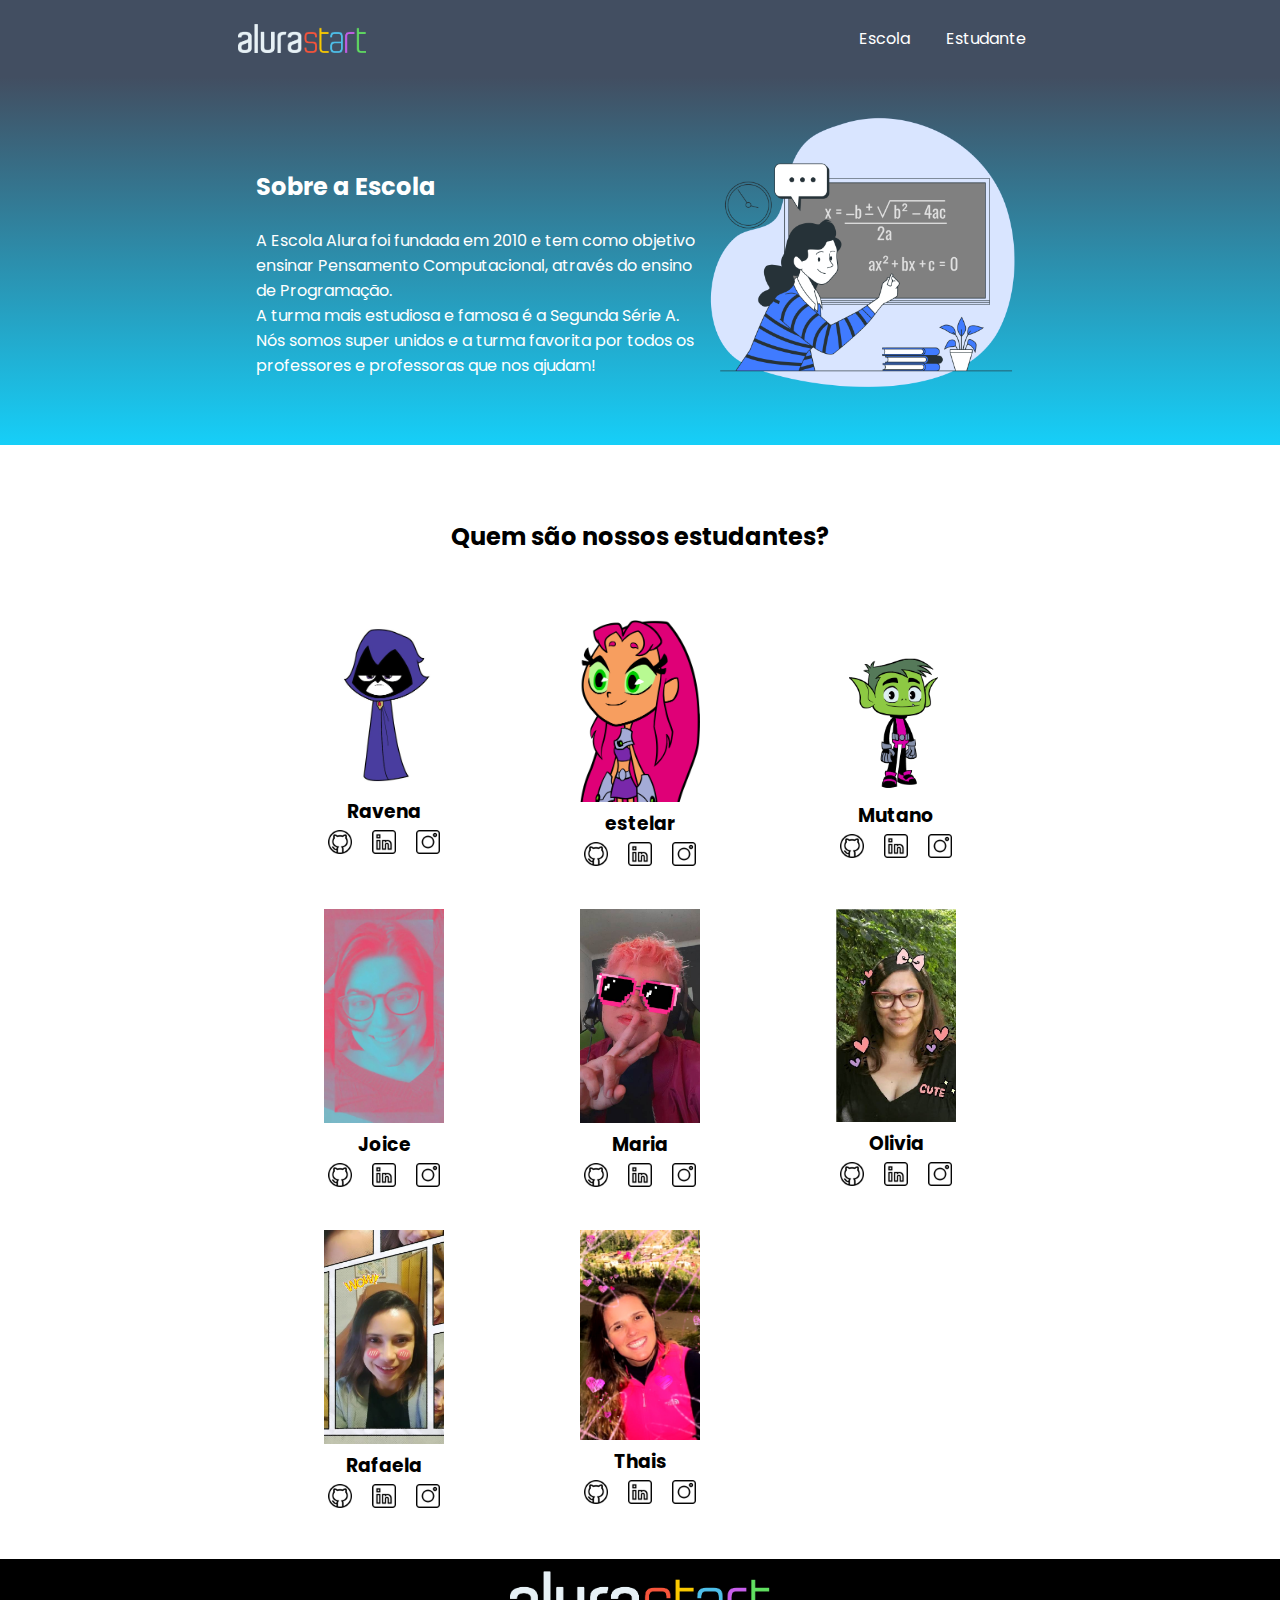
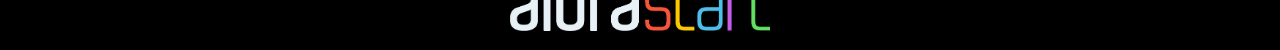
==== index.html @ 5c513c7a "Add files via upload" ====
<!DOCTYPE html>
<html lang="en">
<head>
    <meta charset="UTF-8">
    <meta http-equiv="X-UA-Compatible" content="IE=edge">
    <meta name="viewport" content="width=device-width, initial-scale=1.0">
    <title>Equipe Alura Start</title>
    <link rel="stylesheet" href="style.css">
    <link rel="preconnect" href="https://fonts.googleapis.com">
    <link rel="preconnect" href="https://fonts.gstatic.com" crossorigin>
    <link href="https://fonts.googleapis.com/css2?family=Poppins&display=swap" rel="stylesheet">
</head>
<body>
    <header class="cabecalho">
        <img class="cabecalho-imagem" src="alurastart logo.png" alt="logo da alura start">
        <ul class="cabecalho-lista">
            <li class="cabecalho-lista-item">Escola</li>
            <li class="cabecalho-lista-item">Estudante</li>
        </ul>
    </header>
    <section class="escola">
        <div class="escola-div-conteudo">
            <h2 class="escola-titulo">Sobre a Escola</h2>
            <p class="escola-texto-um">A Escola Alura foi fundada em 2010 e tem como objetivo ensinar Pensamento Computacional, através do ensino de  Programação.</p>
            <p class="escola-texto-dois">A turma mais estudiosa e famosa é a Segunda Série A. Nós somos super unidos e a turma favorita por todos os professores e professoras que nos ajudam!</p>
        </div>
        <img class="escola-imagem" src="Formula-bro.png" alt="imagem que representa uma professora em sala de aula">
    </section>
    <section class="estudante">
        <h2 class="estudante-titulo">Quem são nossos estudantes?</h2>
        <div class="estudante-todos">
        <span></span>
        <div class="estudante-div">
            <img class="estudante-imagem" src="Ravena" alt="foto do Ravena">
            <h3 class="estudante-nome">Ravena</h3>
            <a href="https://github.com/marcelopaludetto"><img class="estudante-icone" src="github.png" alt="icone github"></a>
            <a href="https://linkedin.com/marcelopaludetto"><img class="estudante-icone" src="linkedin.png" alt="icone linkedin"></a>
            <a href="https://instagram.com/marcelopaludetto"><img class="estudante-icone" src="instagram.png" alt="icone instagram"></a>
        </div>
        <div class="estudante-div">
            <img class="estudante-imagem" src="estelar" alt="foto da estelar">
            <h3 class="estudante-nome">estelar</h3>
            <a href="https://github.com/GabrielaM-L"><img class="estudante-icone" src="github.png" alt="icone github"></a>
            <a href="https://www.linkedin.com/in/gabriela-marcomini-de-lima/"><img class="estudante-icone" src="linkedin.png" alt="icone linkedin"></a>
            <a href="https://www.instagram.com/gabriela_marcomini/"><img class="estudante-icone" src="instagram.png" alt="icone instagram"></a>
        </div>
        <div class="estudante-div">
            <img class="estudante-imagem" src="Mutano" alt="foto do Mutano">
            <h3 class="estudante-nome">Mutano</h3>
            <a href="https://github.com/LizandraDuarte40"><img class="estudante-icone" src="github.png" alt="icone github"></a>
            <a href="https://www.linkedin.com/in/lizandrarlm-duarte/"><img class="estudante-icone" src="linkedin.png" alt="icone linkedin"></a>
            <a href="https://www.instagram.com/lizandrarlm"><img class="estudante-icone" src="instagram.png" alt="icone instagram"></a>
        </div>
        <span></span>
        <span></span>
        <div class="estudante-div">
            <img class="estudante-imagem" src="Joice.jpg" alt="foto da joice">
            <h3 class="estudante-nome">Joice</h3>
            <a href="https://github.com/JoiceAlura"><img class="estudante-icone" src="github.png" alt="icone github"></a>
            <a href="https://www.linkedin.com/in/joicebarbaresco/"><img class="estudante-icone" src="linkedin.png" alt="icone linkedin"></a>
            <a href="https://www.instagram.com/joicebarbaresco/"><img class="estudante-icone" src="instagram.png" alt="icone instagram"></a>
        </div>
        <div class="estudante-div">
            <img class="estudante-imagem" src="Maria.jpg" alt="foto da maria">
            <h3 class="estudante-nome">Maria</h3>
            <a href="https://github.com/MagePSR"><img class="estudante-icone" src="github.png" alt="icone github"></a>
            <a href="https://www.linkedin.com/in/mariageovanna"><img class="estudante-icone" src="linkedin.png" alt="icone linkedin"></a>
            <a href="https://www.instagram.com/magpsr/"><img class="estudante-icone" src="instagram.png" alt="icone instagram"></a>
        </div>
        <div class="estudante-div">
            <img class="estudante-imagem" src="Olivia.jpg" alt="foto da olhe">
            <h3 class="estudante-nome">Olivia</h3>
            <img class="estudante-icone" src="github.png" alt="icone github">
            <a href="https://www.linkedin.com/in/olhe/"><img class="estudante-icone" src="linkedin.png" alt="icone linkedin"></a>
            <a href="https://github.com/olhe12"><img class="estudante-icone" src="instagram.png" alt="icone instagram"></a>
        </div>
        <span></span>
        <span></span>
        <div class="estudante-div">
            <img class="estudante-imagem" src="Rafa.jpg" alt="foto da rafa">
            <h3 class="estudante-nome">Rafaela</h3>
            <a href="https://github.com/rafaelamunhoz12"><img class="estudante-icone" src="github.png" alt="icone github"></a>
            <a href="http://linkedin.com/in/rafaela-felix-munhoz-oliveira-02160a10a"><img class="estudante-icone" src="linkedin.png" alt="icone linkedin"></a>
            <a href="https://www.instagram.com/rafafmo/"><img class="estudante-icone" src="instagram.png" alt="icone instagram"></a>
        </div>
        <div class="estudante-div">
            <img class="estudante-imagem" src="Thais.jpg" alt="foto da thais">
            <h3 class="estudante-nome">Thais</h3>
            <a href="https://github.com/Thaispianucci"><img class="estudante-icone" src="github.png" alt="icone github"></a>
            <a href="https://www.linkedin.com/in/thais-pianucci-benedicto-54a9a416/"><img class="estudante-icone" src="linkedin.png" alt="icone linkedin"></a>
            <a href="https://www.instagram.com/thaispianucci/"><img class="estudante-icone" src="instagram.png" alt="icone instagram"></a>
        </div>

    </div>
    </section>
    <footer class="rodape">
        <img class="rodape-imagem"src="alurastart logo.png" alt="logo da alura start">
    </footer>
</body>
</html>
---- style.css ----
*{
    margin: 0;
    padding: 0;
}
body {
    font-family: 'Poppins', sans-serif;
}
.cabecalho {
    background-color: #424E61;
    color: white;
    display: flex;
    justify-content: space-around;
    align-items: center;
    padding: 24px 0;
}

.cabecalho-imagem{
    width: 10%;
}

.cabecalho-lista-item{
    display: inline-block;
    margin: 0 16px;
    font-size: 16px;
}

.escola-imagem{
    width: 25%;
}

.escola{
    background-image: linear-gradient(#424E61,#16CFF8);
    color:white;
    display: flex;
    justify-content: center;
    align-items: center;
    padding: 24px 0;
}

.escola-div-conteudo{
    width: 35%;
}


.escola-titulo{
    padding: 24px 0;
}

.estudante{
    padding: 24px 0;
}
.estudante-imagem{
    width: 120px;
}

.estudante-icone{
    width: 24px;
    padding: 4px 8px;
}

.estudante-div{
    text-align: center;
    padding: 16px 0;
}

.estudante-titulo{
    text-align: center;
    padding: 50px 0;
}

.estudante-todos{
    display: grid;
    grid-template-columns: 20% 20% 20% 20% 20%;
}

.rodape{
    background-color: black;
    text-align: center;
}

.rodape-imagem{
    height: 60px;
    padding: 12px 0;
   
}
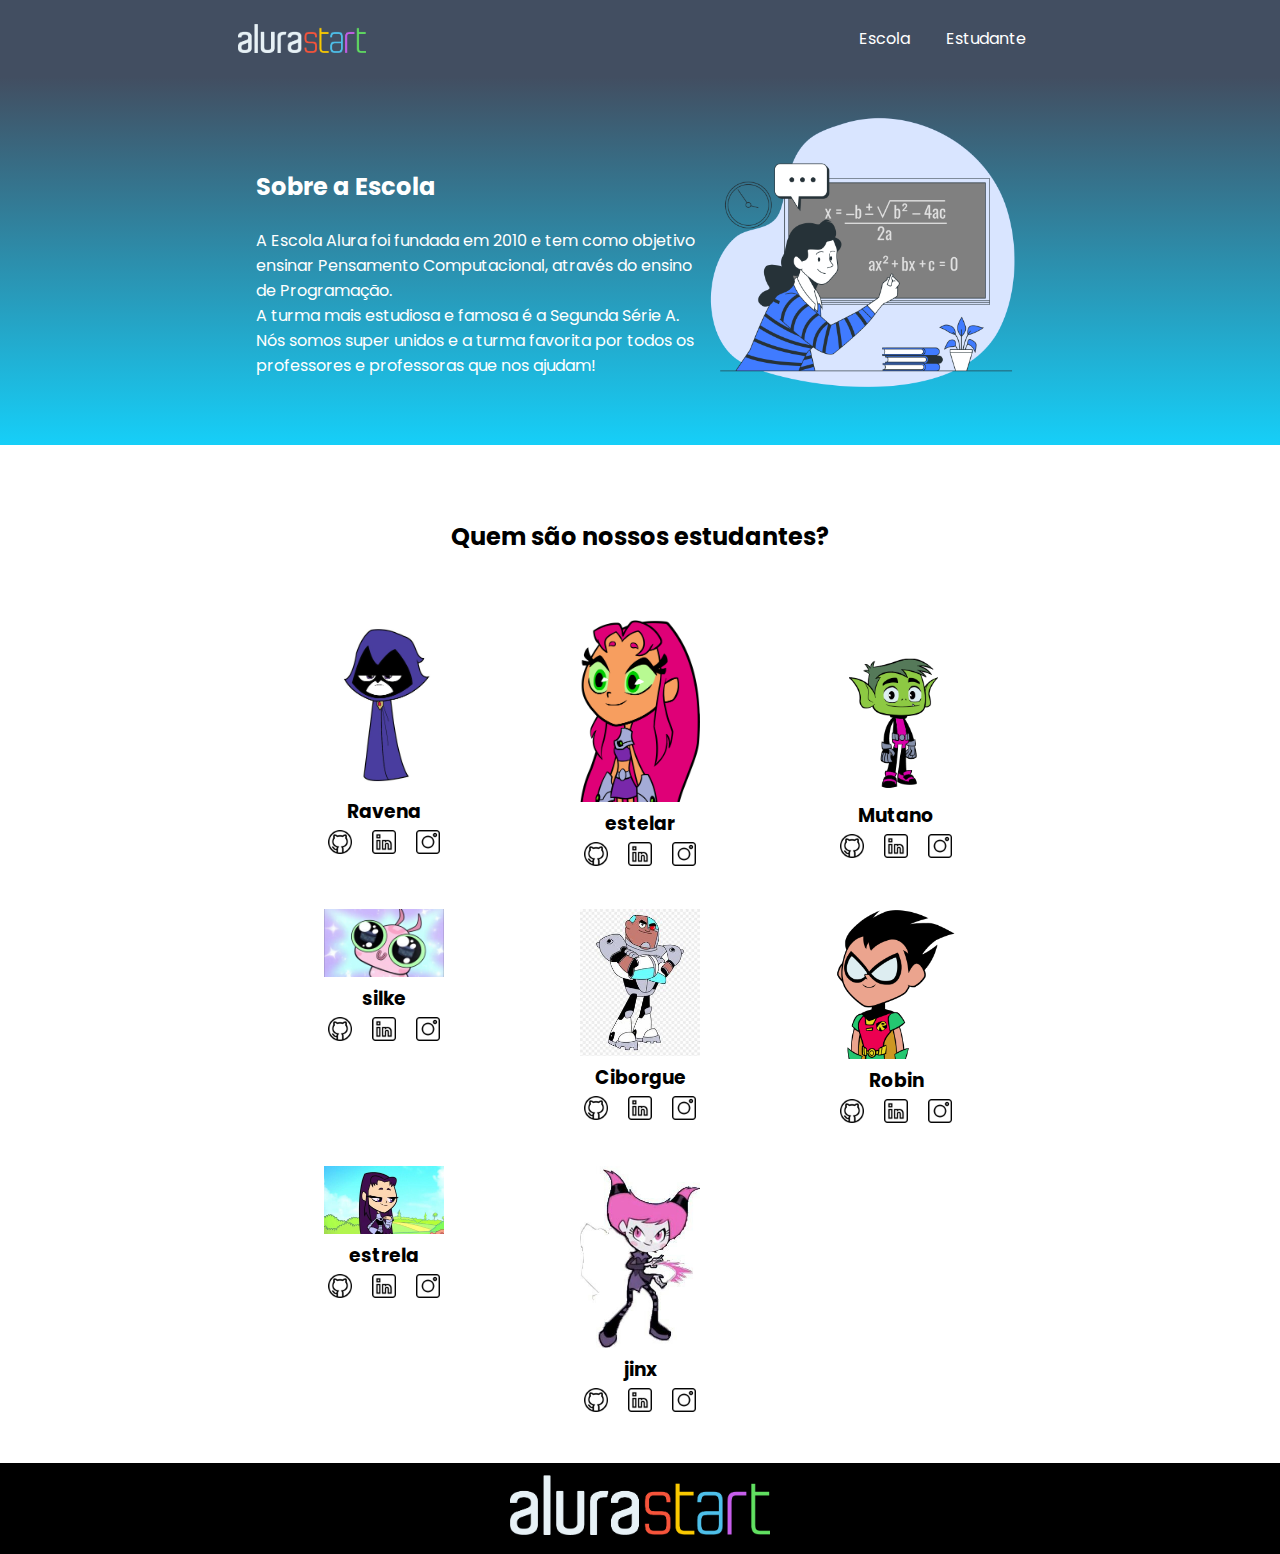
==== commit 21939b1d: "Add files via upload" ====
--- a/index.html
+++ b/index.html
@@ -54,22 +54,22 @@
         <span></span>
         <span></span>
         <div class="estudante-div">
-            <img class="estudante-imagem" src="Joice.jpg" alt="foto da joice">
-            <h3 class="estudante-nome">Joice</h3>
+            <img class="estudante-imagem" src="silkie" alt="foto da silke">
+            <h3 class="estudante-nome">silke</h3>
             <a href="https://github.com/JoiceAlura"><img class="estudante-icone" src="github.png" alt="icone github"></a>
             <a href="https://www.linkedin.com/in/joicebarbaresco/"><img class="estudante-icone" src="linkedin.png" alt="icone linkedin"></a>
             <a href="https://www.instagram.com/joicebarbaresco/"><img class="estudante-icone" src="instagram.png" alt="icone instagram"></a>
         </div>
         <div class="estudante-div">
-            <img class="estudante-imagem" src="Maria.jpg" alt="foto da maria">
-            <h3 class="estudante-nome">Maria</h3>
+            <img class="estudante-imagem" src="Ciborgue" alt="foto da Ciborgue">
+            <h3 class="estudante-nome">Ciborgue</h3>
             <a href="https://github.com/MagePSR"><img class="estudante-icone" src="github.png" alt="icone github"></a>
             <a href="https://www.linkedin.com/in/mariageovanna"><img class="estudante-icone" src="linkedin.png" alt="icone linkedin"></a>
             <a href="https://www.instagram.com/magpsr/"><img class="estudante-icone" src="instagram.png" alt="icone instagram"></a>
         </div>
         <div class="estudante-div">
-            <img class="estudante-imagem" src="Olivia.jpg" alt="foto da olhe">
-            <h3 class="estudante-nome">Olivia</h3>
+            <img class="estudante-imagem" src="Robin" alt="foto da Robin">
+            <h3 class="estudante-nome">Robin</h3>
             <img class="estudante-icone" src="github.png" alt="icone github">
             <a href="https://www.linkedin.com/in/olhe/"><img class="estudante-icone" src="linkedin.png" alt="icone linkedin"></a>
             <a href="https://github.com/olhe12"><img class="estudante-icone" src="instagram.png" alt="icone instagram"></a>
@@ -77,15 +77,15 @@
         <span></span>
         <span></span>
         <div class="estudante-div">
-            <img class="estudante-imagem" src="Rafa.jpg" alt="foto da rafa">
-            <h3 class="estudante-nome">Rafaela</h3>
+            <img class="estudante-imagem" src="estrela negra" alt="foto da estrela negra">
+            <h3 class="estudante-nome">estrela</h3>
             <a href="https://github.com/rafaelamunhoz12"><img class="estudante-icone" src="github.png" alt="icone github"></a>
             <a href="http://linkedin.com/in/rafaela-felix-munhoz-oliveira-02160a10a"><img class="estudante-icone" src="linkedin.png" alt="icone linkedin"></a>
             <a href="https://www.instagram.com/rafafmo/"><img class="estudante-icone" src="instagram.png" alt="icone instagram"></a>
         </div>
         <div class="estudante-div">
-            <img class="estudante-imagem" src="Thais.jpg" alt="foto da thais">
-            <h3 class="estudante-nome">Thais</h3>
+            <img class="estudante-imagem" src="jinx" alt="foto da jinx">
+            <h3 class="estudante-nome">jinx</h3>
             <a href="https://github.com/Thaispianucci"><img class="estudante-icone" src="github.png" alt="icone github"></a>
             <a href="https://www.linkedin.com/in/thais-pianucci-benedicto-54a9a416/"><img class="estudante-icone" src="linkedin.png" alt="icone linkedin"></a>
             <a href="https://www.instagram.com/thaispianucci/"><img class="estudante-icone" src="instagram.png" alt="icone instagram"></a>
